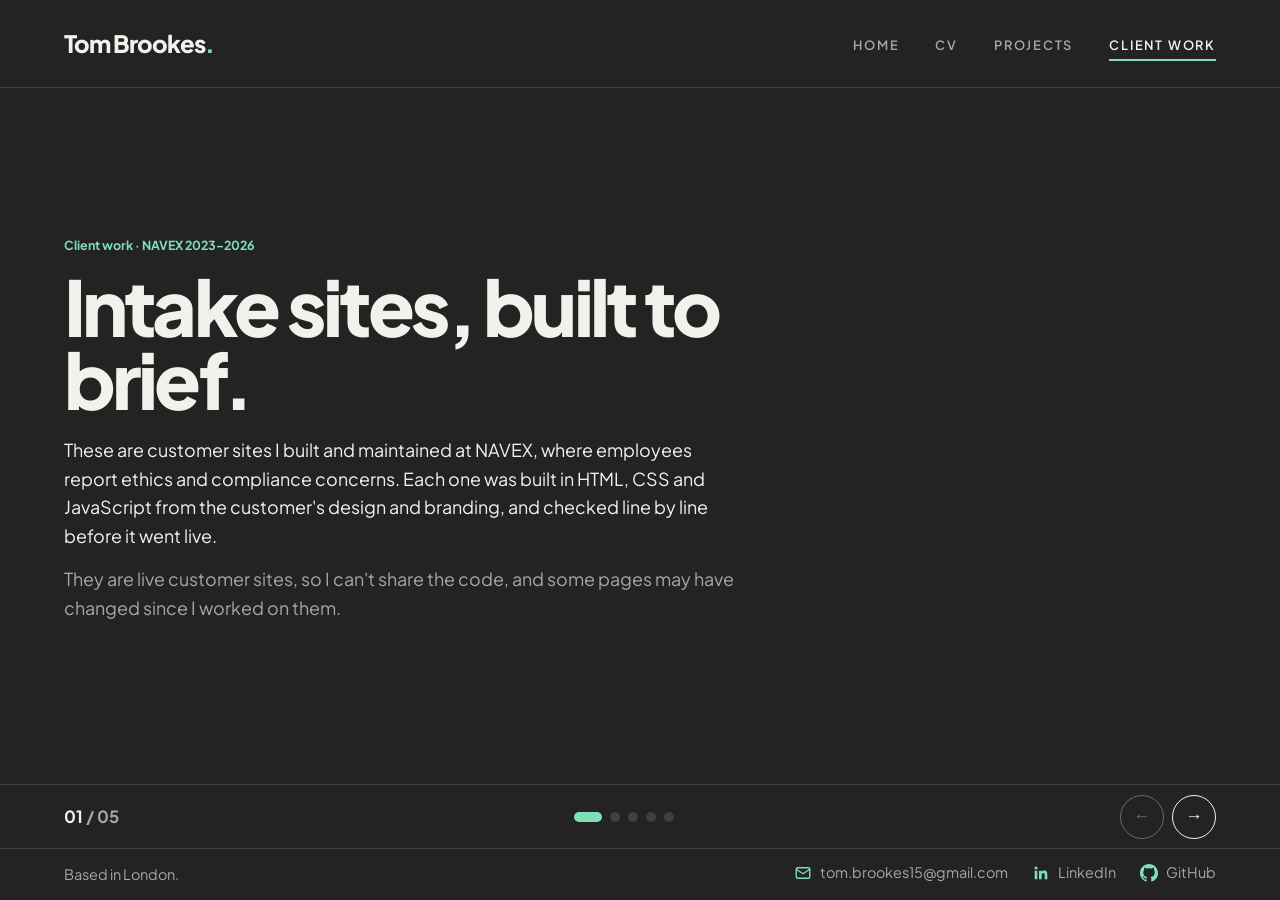
==== client-work.html @ 5fce8fec "refreshing look of portfolio" ====
<!doctype html>
<html lang="en-GB">
<head>
  <meta charset="utf-8">
  <meta name="viewport" content="width=device-width, initial-scale=1">
  <title>Client work — Tom Brookes</title>
  <meta name="description" content="Customer intake sites Tom Brookes built at NAVEX.">
  <link rel="stylesheet" href="css/style.css">
</head>
<body class="is-sideways">
  <a class="skip-link" href="#main">Skip to main content</a>

  <header class="site-header">
    <a class="logo" href="index.html">Tom Brookes<span>.</span></a>
    <nav class="site-nav" aria-label="Main">
      <ul>
        <li><a href="index.html">Home</a></li>
        <li><a href="cv.html">CV</a></li>
        <li><a href="projects.html">Projects</a></li>
        <li><a href="client-work.html" aria-current="page">Client work</a></li>
      </ul>
    </nav>
  </header>

  <main id="main" class="slides" tabindex="0" aria-label="Client work, scroll sideways">

    <section class="slide intro" id="intro">
      <div class="intro-inner">
        <p class="eyebrow">Client work · NAVEX 2023–2026</p>
        <h1>Intake sites, built to brief.</h1>
        <p>These are customer sites I built and maintained at NAVEX, where employees report ethics and compliance concerns. Each one was built in HTML, CSS and JavaScript from the customer's design and branding, and checked line by line before it went live.</p>
        <p class="note">They are live customer sites, so I can't share the code, and some pages may have changed since I worked on them.</p>
      </div>
    </section>

    <article class="slide" id="monster-energy">
      <div class="slide-media" style="background-image:url('images/img_monsterEnergy.png')" role="img" aria-label="Monster Energy intake site"></div>
      <div>
        <p class="slide-num">01</p>
        <h2>Monster Energy</h2>
        <p>I did the initial build for this customer from a mockup they provided. I implemented the design and functionality, ensuring it met their branding guidelines and adhered to WCAG accessibility standards.</p>
        <ul class="stack"><li>HTML</li><li>CSS</li><li>JavaScript</li></ul>
        <div class="links"><a href="https://secure.ethicspoint.com/domain/media/en/gui/1003482/index.html" target="_blank" rel="noopener">View live site ↗</a></div>
      </div>
    </article>

    <article class="slide" id="pokemon">
      <div class="slide-media" style="background-image:url('images/img_thePokemonCompany.png')" role="img" aria-label="The Pokémon Company intake site"></div>
      <div>
        <p class="slide-num">02</p>
        <h2>The Pokémon Company</h2>
        <p>I did the initial build for this customer. They provided a rough mock up for the landing page and I used the colour branding to build out the rest of the site.</p>
        <ul class="stack"><li>HTML</li><li>CSS</li><li>JavaScript</li></ul>
        <div class="links"><a href="https://secure.ethicspoint.com/domain/media/en/gui/68422/index.html" target="_blank" rel="noopener">View live site ↗</a></div>
      </div>
    </article>

    <article class="slide" id="weir">
      <div class="slide-media" style="background-image:url('images/img_weir.png')" role="img" aria-label="Weir intake site"></div>
      <div>
        <p class="slide-num">03</p>
        <h2>Weir</h2>
        <p>I did the initial build for this customer, there was a detailed mock up and I worked closely with the case owner to ensure the final product met the customers expectations.</p>
        <ul class="stack"><li>HTML</li><li>CSS</li><li>JavaScript</li></ul>
        <div class="links"><a href="https://secure.ethicspoint.eu/domain/media/en/gui/102664/index.html" target="_blank" rel="noopener">View live site ↗</a></div>
      </div>
    </article>

    <article class="slide" id="just-eat">
      <div class="slide-media" style="background-image:url('images/img_jet.png')" role="img" aria-label="Just Eat Takeaway.com intake site"></div>
      <div>
        <p class="slide-num">04</p>
        <h2>Just Eat Takeaway.com</h2>
        <p>I did the initial build for this customer. The customer had a clear idea of what they wanted, they provided a detailed mockup and I worked with the case owner to ensure the final product met their expectations.</p>
        <ul class="stack"><li>HTML</li><li>CSS</li><li>JavaScript</li></ul>
        <div class="links"><a href="https://secure.ethicspoint.eu/domain/media/en/gui/114437/index.html" target="_blank" rel="noopener">View live site ↗</a></div>
      </div>
    </article>

  </main>

  <div class="slide-bar">
    <p class="counter" aria-live="polite"><span class="current">01</span> <span class="total">/ 05</span></p>
    <div class="dots"></div>
    <div class="arrows">
      <button type="button" data-prev aria-label="Previous">←</button>
      <button type="button" data-next aria-label="Next">→</button>
    </div>
  </div>

  <footer class="site-footer">
    <span>Based in London.</span>
    <ul class="contact-links">
      <li><a href="mailto:tom.brookes15@gmail.com"><svg viewBox="0 0 24 24" width="18" height="18" fill="none" stroke="currentColor" stroke-width="1.8" stroke-linecap="round" stroke-linejoin="round" aria-hidden="true"><rect x="3" y="5" width="18" height="14" rx="2"/><path d="m3 7 9 6 9-6"/></svg><span>tom.brookes15@gmail.com</span></a></li>
      <li><a href="https://www.linkedin.com/in/thomasbrookes/" target="_blank" rel="noopener"><svg viewBox="0 0 24 24" width="18" height="18" fill="currentColor" aria-hidden="true"><path d="M20.45 20.45h-3.56v-5.57c0-1.33-.02-3.04-1.85-3.04-1.85 0-2.14 1.45-2.14 2.94v5.67H9.35V9h3.41v1.56h.05c.48-.9 1.64-1.85 3.37-1.85 3.6 0 4.27 2.37 4.27 5.46v6.28zM5.34 7.43a2.06 2.06 0 1 1 0-4.12 2.06 2.06 0 0 1 0 4.12zM7.12 20.45H3.56V9h3.56v11.45z"/></svg><span>LinkedIn</span> <span class="visually-hidden">(opens in new tab)</span></a></li>
      <li><a href="https://github.com/bomtrookes" target="_blank" rel="noopener"><svg viewBox="0 0 16 16" width="18" height="18" fill="currentColor" aria-hidden="true"><path d="M8 0C3.58 0 0 3.58 0 8c0 3.54 2.29 6.53 5.47 7.59.4.07.55-.17.55-.38 0-.19-.01-.82-.01-1.49-2.01.37-2.53-.49-2.69-.94-.09-.23-.48-.94-.82-1.13-.28-.15-.68-.52-.01-.53.63-.01 1.08.58 1.23.82.72 1.21 1.87.87 2.33.66.07-.52.28-.87.51-1.07-1.78-.2-3.64-.89-3.64-3.95 0-.87.31-1.59.82-2.15-.08-.2-.36-1.02.08-2.12 0 0 .67-.21 2.2.82.64-.18 1.32-.27 2-.27.68 0 1.36.09 2 .27 1.53-1.04 2.2-.82 2.2-.82.44 1.1.16 1.92.08 2.12.51.56.82 1.27.82 2.15 0 3.07-1.87 3.75-3.65 3.95.29.25.54.73.54 1.48 0 1.07-.01 1.93-.01 2.2 0 .21.15.46.55.38A8.013 8.013 0 0016 8c0-4.42-3.58-8-8-8z"/></svg><span>GitHub</span> <span class="visually-hidden">(opens in new tab)</span></a></li>
    </ul>
  </footer>

  <script src="js/slides.js"></script>
</body>
</html>
---- css/style.css ----
@import url('https://fonts.googleapis.com/css2?family=Plus+Jakarta+Sans:wght@400;500;600;700;800&display=swap');

:root {
  color-scheme: dark;
  --stripe-a: #2a2a2a;
  --stripe-b: #303030;
  --gutter: clamp(20px, 5vw, 64px);
  --bg: #232323;
  --paper: #2c2c2c;
  --ink: #f2f1eb;
  --muted: #a9a69d;
  --line: rgba(242, 241, 235, .14);
  --accent: #7fe0b8;
  --accent-hover: #a5ecce;
  --accent-soft: rgba(127, 224, 184, .12);
  --on-accent: #10231b;
  --cta: #ff9f45;
  --cta-hover: #ffb56f;
  --on-cta: #2a1503;
  --display: 'Plus Jakarta Sans', 'Inter', sans-serif;
  --sans: 'Plus Jakarta Sans', 'Inter', sans-serif;
  --header-h: 88px;
}

* { box-sizing: border-box; }

html, body { margin: 0; }

body {
  background: var(--bg);
  color: var(--ink);
  font-family: var(--sans);
  font-size: 17px;
  line-height: 1.6;
  -webkit-font-smoothing: antialiased;
}

a { color: var(--accent); text-decoration-thickness: 1px; text-underline-offset: 3px; }
a:hover { text-decoration-thickness: 2px; }

img { max-width: 100%; display: block; }

.skip-link {
  position: absolute; top: 0; left: 0; z-index: 1000;
  padding: 12px 18px; background: var(--ink); color: var(--bg);
  font-weight: 600; text-decoration: none;
  transform: translateY(-120%); transition: transform .15s ease;
}
.skip-link:focus { transform: translateY(0); }

.visually-hidden {
  position: absolute; width: 1px; height: 1px; padding: 0; margin: -1px;
  overflow: hidden; clip: rect(0 0 0 0); white-space: nowrap; border: 0;
}

.site-header {
  height: var(--header-h);
  padding: 0 var(--gutter);
  display: flex;
  align-items: center;
  justify-content: space-between;
  gap: 16px;
  border-bottom: 1px solid var(--line);
  background: var(--bg);
  position: sticky;
  top: 0;
  z-index: 10;
}

.logo {
  font-family: var(--display);
  font-size: 1.35rem;
  font-weight: 500;
  color: var(--ink);
  text-decoration: none;
  white-space: nowrap;
}
.logo span { color: var(--accent); }

.site-nav ul {
  list-style: none;
  margin: 0;
  padding: 0;
  display: flex;
  gap: clamp(14px, 3vw, 36px);
}

.site-nav a {
  color: var(--muted);
  text-decoration: none;
  font-size: .8rem;
  font-weight: 600;
  letter-spacing: .14em;
  text-transform: uppercase;
  padding: 6px 0;
  border-bottom: 2px solid transparent;
}
.site-nav a:hover { color: var(--ink); }
.site-nav a[aria-current="page"] {
  color: var(--ink);
  border-bottom-color: var(--accent);
}

.page {
  max-width: 1080px;
  margin: 0 auto;
  padding: clamp(48px, 9vw, 112px) var(--gutter) 64px;
}

.eyebrow {
  font-size: .78rem;
  font-weight: 600;
  letter-spacing: .14em;
  text-transform: uppercase;
  color: var(--accent);
  margin: 0 0 16px;
}

h1, h2 { font-family: var(--display); font-weight: 600; letter-spacing: -.03em; }

.about-hero {
  display: grid;
  grid-template-columns: 1fr;
  gap: clamp(32px, 6vw, 88px);
  align-items: end;
}

.about-hero h1 {
  font-size: clamp(2.8rem, 7.5vw, 5.4rem);
  line-height: 1.02;
  margin: 0 0 20px;
}

.statement {
  font-family: var(--display);
  font-weight: 400;
  font-size: clamp(1.25rem, 2.4vw, 1.6rem);
  color: var(--muted);
  line-height: 1.45;
  max-width: 34ch;
  margin: 0;
}

.portrait {
  aspect-ratio: 4 / 5;
  border-radius: 6px;
  background: repeating-linear-gradient(135deg, var(--stripe-a) 0 12px, var(--stripe-b) 12px 24px);
  border: 1px solid var(--line);
  display: grid;
  place-items: center;
  color: var(--muted);
  font-size: .85rem;
  text-align: center;
  padding: 16px;
}

.about-body {
  display: grid;
  grid-template-columns: 1.4fr 1fr;
  gap: clamp(32px, 6vw, 88px);
  margin-top: clamp(56px, 8vw, 96px);
  padding-top: 48px;
  border-top: 1px solid var(--line);
}

.about-body p { margin: 0 0 1em; max-width: 60ch; }
.about-body.single { grid-template-columns: 1fr; }

.now {
  background: var(--paper);
  border: 1px solid var(--line);
  border-radius: 6px;
  padding: 24px 26px;
  align-self: start;
}
.now h2 { font-size: 1.2rem; margin: 0 0 12px; }
.now ul { margin: 0; padding-left: 18px; }
.now li { margin-bottom: 8px; }

.contact-links {
  display: flex;
  flex-wrap: wrap;
  gap: 10px 28px;
  margin: 28px 0 0;
  padding: 0;
  list-style: none;
}
.contact-links a {
  display: inline-flex;
  align-items: center;
  gap: 8px;
  color: var(--ink);
  text-decoration: none;
  font-size: .95rem;
}
.contact-links svg { color: var(--accent); flex: none; }
.contact-links a:hover span:first-of-type { text-decoration: underline; text-decoration-color: var(--accent); text-underline-offset: 4px; }
.contact-links a:focus-visible { outline: 2px solid var(--accent); outline-offset: 4px; border-radius: 2px; }

.next-links {
  display: grid;
  grid-template-columns: repeat(3, 1fr);
  gap: 16px;
  margin-top: 64px;
}
.next-links a {
  display: block;
  padding: 22px 24px;
  border: 1px solid var(--line);
  border-radius: 6px;
  text-decoration: none;
  color: var(--ink);
  background: var(--paper);
  transition: border-color .15s, transform .15s;
}
.next-links a:hover { border-color: var(--accent); transform: translateY(-2px); }
.next-links strong { display: block; font-family: var(--display); font-weight: 500; font-size: 1.3rem; }
.next-links span { color: var(--muted); font-size: .92rem; }

.cv-top {
  display: flex;
  flex-wrap: wrap;
  justify-content: space-between;
  align-items: end;
  gap: 24px;
  margin-bottom: 56px;
}
.cv-top h1 { font-size: clamp(2.4rem, 5vw, 3.6rem); line-height: 1.05; margin: 0; }
.cv-top p { margin: 8px 0 0; color: var(--muted); max-width: 52ch; }

.button {
  display: inline-block;
  background: var(--cta);
  color: var(--on-cta);
  text-decoration: none;
  padding: 12px 20px;
  border-radius: 4px;
  font-weight: 600;
  font-size: .95rem;
}
.button:hover { background: var(--cta-hover); }
.button:focus-visible { outline: 2px solid var(--cta); outline-offset: 3px; }

.cv-grid {
  display: grid;
  grid-template-columns: 260px 1fr;
  gap: clamp(32px, 6vw, 80px);
}

.cv-side { position: sticky; top: calc(var(--header-h) + 32px); align-self: start; }
.cv-side h2 {
  font-family: var(--sans);
  font-size: .78rem;
  font-weight: 600;
  letter-spacing: .14em;
  text-transform: uppercase;
  color: var(--muted);
  margin: 0 0 12px;
}
.cv-side section + section { margin-top: 32px; }

.tags { display: flex; flex-wrap: wrap; gap: 8px; }
.tags span {
  border: 1px solid var(--line);
  border-radius: 3px;
  padding: 4px 10px;
  font-size: .85rem;
  background: var(--paper);
}
.tags span.learning { border-style: dashed; color: var(--muted); }

.cv-main h2 {
  font-size: 1.6rem;
  margin: 0 0 24px;
  padding-bottom: 12px;
  border-bottom: 1px solid var(--line);
}
.cv-main section + section { margin-top: 56px; }

.job { margin-bottom: 40px; }
.job-head {
  display: flex;
  flex-wrap: wrap;
  justify-content: space-between;
  gap: 4px 16px;
}
.job h3 { font-size: 1.08rem; font-weight: 600; margin: 0; }
.job .dates { color: var(--muted); font-size: .9rem; white-space: nowrap; }
.job .org { color: var(--accent); font-weight: 600; font-size: .95rem; margin: 2px 0 10px; }
.job ul { margin: 0; padding-left: 20px; }
.job li { margin-bottom: 6px; }

.is-sideways {
  height: 100vh;
  height: 100dvh;
  overflow: hidden;
  display: flex;
  flex-direction: column;
}

.slides {
  flex: 1;
  display: flex;
  overflow-x: auto;
  overflow-y: hidden;
  scroll-snap-type: x mandatory;
  scroll-behavior: smooth;
  overscroll-behavior-x: contain;
  scrollbar-width: none;
}
.slides::-webkit-scrollbar { display: none; }
.slides:focus-visible { outline: 2px solid var(--accent); outline-offset: -4px; }

.slide {
  flex: 0 0 100%;
  scroll-snap-align: start;
  scroll-snap-stop: always;
  display: grid;
  grid-template-columns: 1.35fr 1fr;
  gap: clamp(28px, 5vw, 72px);
  align-items: center;
  padding: clamp(24px, 4vw, 48px) var(--gutter);
  overflow-y: auto;
}

.slide-media {
  height: min(62vh, 560px);
  border-radius: 6px;
  border: 1px solid var(--line);
  background-color: var(--paper);
  background-size: cover;
  background-position: top center;
  box-shadow: 0 24px 48px -28px rgba(0, 0, 0, .7);
  display: grid;
  place-items: center;
  color: var(--muted);
  font-size: .9rem;
}
.slide-media.placeholder {
  background: repeating-linear-gradient(135deg, var(--stripe-a) 0 12px, var(--stripe-b) 12px 24px);
}

.slide-num {
  font-family: var(--display);
  font-size: .95rem;
  color: var(--accent);
  margin: 0 0 8px;
}
.slide h2 {
  font-size: clamp(2rem, 4vw, 3.2rem);
  line-height: 1.05;
  margin: 0 0 18px;
}
.slide p { margin: 0 0 14px; max-width: 46ch; }
.slide .stack {
  display: flex; flex-wrap: wrap; gap: 8px;
  margin: 18px 0 22px; padding: 0; list-style: none;
}
.slide .stack li {
  font-size: .8rem;
  background: var(--accent-soft);
  color: var(--accent);
  border-radius: 999px;
  padding: 4px 12px;
  font-weight: 500;
}
.slide .links { display: flex; flex-wrap: wrap; gap: 18px; font-weight: 600; font-size: .95rem; }
.slide .note { font-size: .85rem; color: var(--muted); }

.slide.intro { grid-template-columns: 1fr; }
.slide.intro .intro-inner { max-width: 720px; }
.slide.intro h1 { font-size: clamp(2.6rem, 6vw, 4.6rem); line-height: 1.02; margin: 0 0 20px; }
.slide.intro p { font-size: 1.12rem; max-width: 52ch; }

@keyframes slide-nudge {
  0%   { transform: translateX(0); }
  30%  { transform: translateX(-56px); }
  55%  { transform: translateX(0); }
  75%  { transform: translateX(-18px); }
  100% { transform: translateX(0); }
}
.slides.nudge > .slide { animation: slide-nudge 1.1s cubic-bezier(.3, .7, .4, 1) both; }

.slide-bar {
  height: 64px;
  padding: 0 var(--gutter);
  border-top: 1px solid var(--line);
  display: flex;
  align-items: center;
  justify-content: space-between;
  gap: 16px;
}
.counter { font-family: var(--display); font-size: 1.05rem; min-width: 64px; }
.counter .total { color: var(--muted); }

.dots { display: flex; gap: 8px; }
.dots button {
  width: 10px; height: 10px; padding: 0;
  border-radius: 999px; border: 0;
  background: var(--line);
  cursor: pointer;
  transition: width .2s, background .2s;
}
.dots button[aria-current="true"] { width: 28px; background: var(--accent); }

.arrows { display: flex; gap: 8px; }
.arrows button {
  width: 44px; height: 44px;
  border-radius: 999px;
  border: 1px solid var(--line);
  background: var(--paper);
  color: var(--ink);
  font-size: 1.1rem;
  cursor: pointer;
}
.arrows button:hover:not(:disabled) { border-color: var(--accent); color: var(--accent); }
.arrows button:disabled { opacity: .35; cursor: default; }

.site-footer {
  border-top: 1px solid var(--line);
  padding: 32px var(--gutter) 48px;
  color: var(--muted);
  font-size: .9rem;
  display: flex;
  flex-wrap: wrap;
  justify-content: space-between;
  gap: 12px;
}
.site-footer { align-items: center; }
.site-footer .contact-links { margin: 0; gap: 8px 24px; }
.site-footer .contact-links a { color: var(--muted); font-size: .9rem; }
.site-footer .contact-links a:hover { color: var(--ink); }

.is-sideways .site-footer { padding: 12px var(--gutter); }

@media (max-width: 860px) {
  .about-hero, .about-body, .cv-grid { grid-template-columns: 1fr; }
  .portrait { max-width: 260px; aspect-ratio: 1; }
  .cv-side { position: static; }
  .next-links { grid-template-columns: 1fr; }

  .slide {
    grid-template-columns: 1fr;
    align-content: start;
    align-items: start;
  }
  .slide-media { height: 34vh; }
}

@media (max-width: 560px) {
  :root { --header-h: auto; }
  .site-header { flex-direction: column; align-items: flex-start; gap: 6px; padding-top: 14px; padding-bottom: 12px; }
  .site-nav ul { gap: 20px; }
  .dots { display: none; }
  .is-sideways .site-footer > span { display: none; }
  .is-sideways .site-footer .contact-links { gap: 6px 18px; }
  .slide-media { height: 28vh; }
}

@media (prefers-reduced-motion: reduce) {
  .slides { scroll-behavior: auto; }
  .slides.nudge > .slide { animation: none; }
}

.slide.intro p.eyebrow { font-size: .78rem; }
.slides:focus:not(:focus-visible) { outline: none; }

body { font-size: 17px; }

.logo { font-weight: 800; font-size: 1.5rem; letter-spacing: -.04em; }
.logo:hover { color: var(--accent); }

h1, h2, h3 { font-family: var(--display); font-weight: 800; letter-spacing: -.035em; }
.eyebrow { color: var(--accent); font-size: .95rem; font-weight: 700; letter-spacing: 0; text-transform: none; }
.about-hero h1 { font-size: clamp(3.6rem, 11vw, 9rem); line-height: .92; letter-spacing: -.05em; margin-bottom: 32px; }
.statement { color: var(--ink); font-weight: 500; font-size: clamp(1.3rem, 2.4vw, 1.75rem); line-height: 1.35; max-width: 30ch; letter-spacing: -.01em; }
.page { max-width: 1240px; }

.about-body.split { grid-template-columns: 1fr 1.6fr; border-top: 1px solid var(--line); }
.about-body.split h2 { font-size: clamp(2rem, 3.5vw, 2.6rem); margin: 0; line-height: 1; }
.about-body p { font-size: 1.12rem; color: #dcdad2; }

.big-links { margin-top: clamp(64px, 9vw, 120px); padding-top: 48px; border-top: 1px solid var(--line); }
.big-links ul { list-style: none; margin: 0; padding: 0; }
.big-links a {
  display: flex; align-items: center; gap: .3em;
  font-family: var(--display);
  font-weight: 800;
  font-size: clamp(2.6rem, 8vw, 6.4rem);
  line-height: 1.04;
  letter-spacing: -.045em;
  color: var(--ink);
  text-decoration: none;
  transition: color .15s, transform .2s;
}
.big-links a span { font-size: .5em; opacity: 0; transform: translateX(-12px); transition: opacity .2s, transform .2s; color: var(--accent); }
.big-links a:hover { color: var(--accent); }
.big-links a:hover span { opacity: 1; transform: none; }

.button { border-radius: 999px; padding: 14px 28px; font-weight: 700; font-size: 1rem; }

.site-footer { display: block; padding: clamp(56px, 8vw, 96px) var(--gutter) 32px; }
.footer-cta { display: flex; flex-wrap: wrap; justify-content: space-between; align-items: end; gap: 24px; margin-bottom: 56px; }
.footer-big { margin: 0; font-family: var(--display); font-weight: 800; font-size: clamp(2.2rem, 6vw, 4.6rem); line-height: 1; letter-spacing: -.045em; color: var(--ink); }
.footer-row { display: flex; flex-wrap: wrap; justify-content: space-between; align-items: center; gap: 12px; padding-top: 24px; border-top: 1px solid var(--line); }
.is-sideways .site-footer { display: flex; padding: 12px var(--gutter); }

.contact-links svg { color: var(--accent); }

.cv-top h1 { font-size: clamp(3rem, 8vw, 6rem); line-height: .95; letter-spacing: -.05em; }
.cv-main h2 { font-size: 2rem; border-bottom-color: var(--line); }
.cv-side h2 { color: var(--accent); letter-spacing: 0; text-transform: none; font-size: .95rem; font-weight: 700; }
.job h3 { font-weight: 700; font-size: 1.2rem; letter-spacing: -.02em; }
.tags span { border-radius: 999px; padding: 5px 12px; background: transparent; border-color: rgba(242, 241, 235, .3); }

.slide h2, .slide.intro h1 { font-size: clamp(2.8rem, 6vw, 5.2rem); line-height: .95; letter-spacing: -.05em; }
.slide-num { font-family: var(--sans); font-weight: 700; color: var(--accent); }
.slide-media { border-radius: 18px; border-color: var(--line); }
.slide .stack li { background: transparent; color: var(--ink); border: 1px solid rgba(242, 241, 235, .3); }
.slide .links a {
  display: inline-block; padding: 10px 20px; border-radius: 999px;
  border: 1.5px solid var(--ink); color: var(--ink); text-decoration: none; font-weight: 600;
}
.slide .links a:first-child { background: var(--cta); border-color: var(--cta); color: var(--on-cta); }
.slide .links a:first-child:hover { background: var(--cta-hover); border-color: var(--cta-hover); color: var(--on-cta); }
.slide .links + .note { margin-top: 18px; }
.slide .links a:hover { background: var(--ink); color: var(--bg); border-color: var(--ink); }
.slide-bar { border-top-color: var(--line); }
.counter { font-family: var(--sans); font-weight: 700; }
.arrows button { background: transparent; border: 1.5px solid var(--ink); }
.arrows button:hover:not(:disabled) { background: var(--ink); color: var(--bg); border-color: var(--ink); }

@media (max-width: 860px) {
  .about-body.split { grid-template-columns: 1fr; }
}
@media (max-width: 560px) {
  .slide h2, .slide.intro h1 { font-size: clamp(2rem, 9vw, 2.6rem); line-height: 1; letter-spacing: -.04em; }
  .slide-media { height: 26vh; }
}
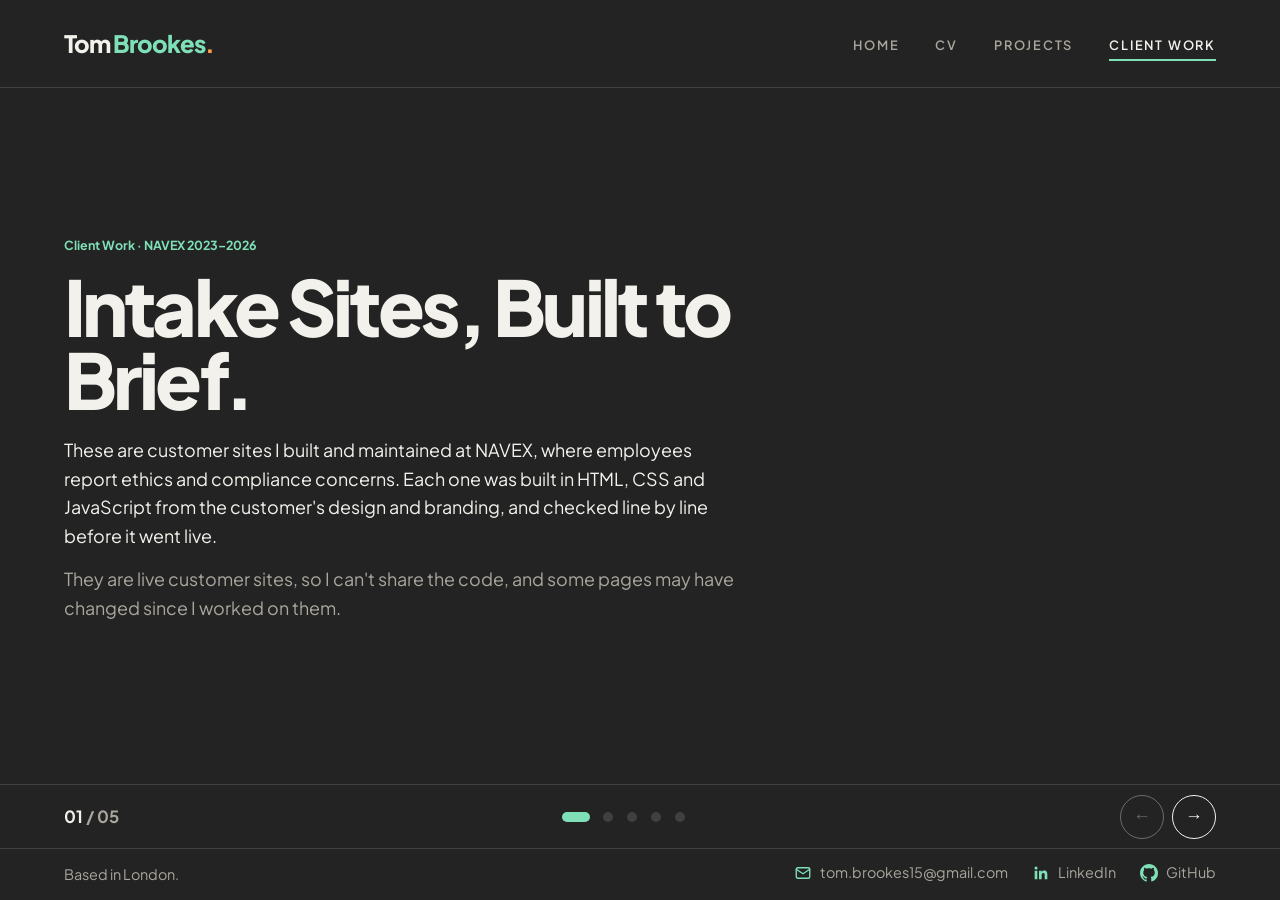
==== commit 3321cf0f: "final edits" ====
--- a/client-work.html
+++ b/client-work.html
@@ -3,7 +3,7 @@
 <head>
   <meta charset="utf-8">
   <meta name="viewport" content="width=device-width, initial-scale=1">
-  <title>Client work — Tom Brookes</title>
+  <title>Client Work — Tom Brookes</title>
   <meta name="description" content="Customer intake sites Tom Brookes built at NAVEX.">
   <link rel="stylesheet" href="css/style.css">
 </head>
@@ -11,23 +11,23 @@
   <a class="skip-link" href="#main">Skip to main content</a>
 
   <header class="site-header">
-    <a class="logo" href="index.html">Tom Brookes<span>.</span></a>
+    <a class="logo" href="index.html">Tom <span class="logo-last">Brookes</span><span class="logo-dot">.</span></a>
     <nav class="site-nav" aria-label="Main">
       <ul>
         <li><a href="index.html">Home</a></li>
         <li><a href="cv.html">CV</a></li>
         <li><a href="projects.html">Projects</a></li>
-        <li><a href="client-work.html" aria-current="page">Client work</a></li>
+        <li><a href="client-work.html" aria-current="page">Client Work</a></li>
       </ul>
     </nav>
   </header>
 
-  <main id="main" class="slides" tabindex="0" aria-label="Client work, scroll sideways">
+  <main id="main" class="slides" tabindex="0" aria-label="Client Work, scroll sideways">
 
     <section class="slide intro" id="intro">
       <div class="intro-inner">
-        <p class="eyebrow">Client work · NAVEX 2023–2026</p>
-        <h1>Intake sites, built to brief.</h1>
+        <p class="eyebrow">Client Work · NAVEX 2023–2026</p>
+        <h1>Intake Sites, Built to Brief.</h1>
         <p>These are customer sites I built and maintained at NAVEX, where employees report ethics and compliance concerns. Each one was built in HTML, CSS and JavaScript from the customer's design and branding, and checked line by line before it went live.</p>
         <p class="note">They are live customer sites, so I can't share the code, and some pages may have changed since I worked on them.</p>
       </div>
@@ -40,7 +40,7 @@
         <h2>Monster Energy</h2>
         <p>I did the initial build for this customer from a mockup they provided. I implemented the design and functionality, ensuring it met their branding guidelines and adhered to WCAG accessibility standards.</p>
         <ul class="stack"><li>HTML</li><li>CSS</li><li>JavaScript</li></ul>
-        <div class="links"><a href="https://secure.ethicspoint.com/domain/media/en/gui/1003482/index.html" target="_blank" rel="noopener">View live site ↗</a></div>
+        <div class="links"><a href="https://secure.ethicspoint.com/domain/media/en/gui/1003482/index.html" target="_blank" rel="noopener">View Live Site <span aria-hidden="true">↗</span><span class="visually-hidden">(opens in new tab)</span></a></div>
       </div>
     </article>
 
@@ -51,7 +51,7 @@
         <h2>The Pokémon Company</h2>
         <p>I did the initial build for this customer. They provided a rough mock up for the landing page and I used the colour branding to build out the rest of the site.</p>
         <ul class="stack"><li>HTML</li><li>CSS</li><li>JavaScript</li></ul>
-        <div class="links"><a href="https://secure.ethicspoint.com/domain/media/en/gui/68422/index.html" target="_blank" rel="noopener">View live site ↗</a></div>
+        <div class="links"><a href="https://secure.ethicspoint.com/domain/media/en/gui/68422/index.html" target="_blank" rel="noopener">View Live Site <span aria-hidden="true">↗</span><span class="visually-hidden">(opens in new tab)</span></a></div>
       </div>
     </article>
 
@@ -62,7 +62,7 @@
         <h2>Weir</h2>
         <p>I did the initial build for this customer, there was a detailed mock up and I worked closely with the case owner to ensure the final product met the customers expectations.</p>
         <ul class="stack"><li>HTML</li><li>CSS</li><li>JavaScript</li></ul>
-        <div class="links"><a href="https://secure.ethicspoint.eu/domain/media/en/gui/102664/index.html" target="_blank" rel="noopener">View live site ↗</a></div>
+        <div class="links"><a href="https://secure.ethicspoint.eu/domain/media/en/gui/102664/index.html" target="_blank" rel="noopener">View Live Site <span aria-hidden="true">↗</span><span class="visually-hidden">(opens in new tab)</span></a></div>
       </div>
     </article>
 
@@ -73,7 +73,7 @@
         <h2>Just Eat Takeaway.com</h2>
         <p>I did the initial build for this customer. The customer had a clear idea of what they wanted, they provided a detailed mockup and I worked with the case owner to ensure the final product met their expectations.</p>
         <ul class="stack"><li>HTML</li><li>CSS</li><li>JavaScript</li></ul>
-        <div class="links"><a href="https://secure.ethicspoint.eu/domain/media/en/gui/114437/index.html" target="_blank" rel="noopener">View live site ↗</a></div>
+        <div class="links"><a href="https://secure.ethicspoint.eu/domain/media/en/gui/114437/index.html" target="_blank" rel="noopener">View Live Site <span aria-hidden="true">↗</span><span class="visually-hidden">(opens in new tab)</span></a></div>
       </div>
     </article>
 
--- a/css/style.css
+++ b/css/style.css
@@ -75,7 +75,8 @@
   text-decoration: none;
   white-space: nowrap;
 }
-.logo span { color: var(--accent); }
+.logo .logo-last { color: var(--accent); }
+.logo .logo-dot { color: var(--cta); }
 
 .site-nav ul {
   list-style: none;
@@ -336,6 +337,12 @@
   color: var(--muted);
   font-size: .9rem;
 }
+.slide-media.wide {
+  background-color: #1e293a;
+  background-size: contain;
+  background-repeat: no-repeat;
+  background-position: center;
+}
 .slide-media.placeholder {
   background: repeating-linear-gradient(135deg, var(--stripe-a) 0 12px, var(--stripe-b) 12px 24px);
 }
@@ -393,15 +400,26 @@
 .counter { font-family: var(--display); font-size: 1.05rem; min-width: 64px; }
 .counter .total { color: var(--muted); }
 
-.dots { display: flex; gap: 8px; }
+.dots { display: flex; gap: 0; }
 .dots button {
-  width: 10px; height: 10px; padding: 0;
-  border-radius: 999px; border: 0;
+  width: 24px; height: 24px; padding: 0;
+  border: 0;
+  background: none;
+  cursor: pointer;
+  display: grid;
+  place-items: center;
+  transition: width .2s;
+}
+.dots button::before {
+  content: '';
+  width: 10px; height: 10px;
+  border-radius: 999px;
   background: var(--line);
-  cursor: pointer;
   transition: width .2s, background .2s;
 }
-.dots button[aria-current="true"] { width: 28px; background: var(--accent); }
+.dots button[aria-current="true"] { width: 40px; }
+.dots button[aria-current="true"]::before { width: 28px; background: var(--accent); }
+.dots button:focus-visible { outline: 2px solid var(--accent); outline-offset: 0; border-radius: 999px; }
 
 .arrows { display: flex; gap: 8px; }
 .arrows button {
@@ -468,7 +486,7 @@
 body { font-size: 17px; }
 
 .logo { font-weight: 800; font-size: 1.5rem; letter-spacing: -.04em; }
-.logo:hover { color: var(--accent); }
+.logo:hover { opacity: .85; }
 
 h1, h2, h3 { font-family: var(--display); font-weight: 800; letter-spacing: -.035em; }
 .eyebrow { color: var(--accent); font-size: .95rem; font-weight: 700; letter-spacing: 0; text-transform: none; }
@@ -500,8 +518,14 @@
 .button { border-radius: 999px; padding: 14px 28px; font-weight: 700; font-size: 1rem; }
 
 .site-footer { display: block; padding: clamp(56px, 8vw, 96px) var(--gutter) 32px; }
+.footer-cta,
+.footer-row {
+  max-width: calc(1240px - 2 * var(--gutter));
+  margin-left: auto;
+  margin-right: auto;
+}
 .footer-cta { display: flex; flex-wrap: wrap; justify-content: space-between; align-items: end; gap: 24px; margin-bottom: 56px; }
-.footer-big { margin: 0; font-family: var(--display); font-weight: 800; font-size: clamp(2.2rem, 6vw, 4.6rem); line-height: 1; letter-spacing: -.045em; color: var(--ink); }
+.footer-big { margin: 0; font-family: var(--display); font-weight: 800; font-size: clamp(2rem, 4.6vw, 3.6rem); line-height: 1; letter-spacing: -.045em; color: var(--ink); }
 .footer-row { display: flex; flex-wrap: wrap; justify-content: space-between; align-items: center; gap: 12px; padding-top: 24px; border-top: 1px solid var(--line); }
 .is-sideways .site-footer { display: flex; padding: 12px var(--gutter); }
 
@@ -537,3 +561,16 @@
   .slide h2, .slide.intro h1 { font-size: clamp(2rem, 9vw, 2.6rem); line-height: 1; letter-spacing: -.04em; }
   .slide-media { height: 26vh; }
 }
+
+main.page + .site-footer { border-top: 0; padding-top: 0; overflow-x: clip; }
+main.page + .site-footer .footer-cta { border-top: 1px solid var(--line); padding: clamp(40px, 5vw, 64px) 0; margin-bottom: 0; align-items: center; }
+main.page + .site-footer .footer-row { border-top: 0; position: relative; }
+main.page + .site-footer .footer-row::before {
+  content: '';
+  position: absolute;
+  top: 0;
+  left: 50%;
+  width: 100vw;
+  transform: translateX(-50%);
+  border-top: 1px solid var(--line);
+}
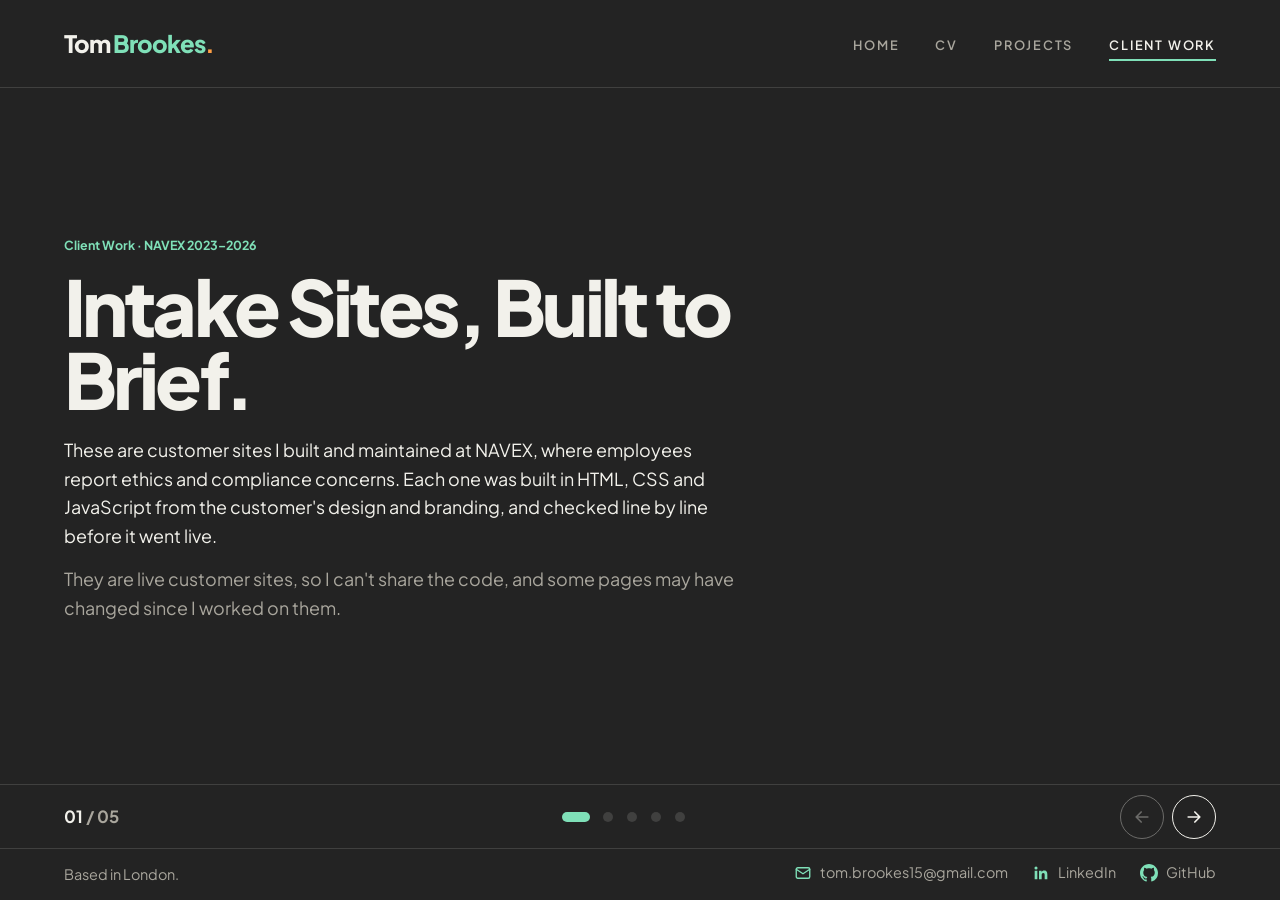
==== commit 019785ae: "fix for focus and icons on projects/recent work" ====
--- a/client-work.html
+++ b/client-work.html
@@ -83,8 +83,8 @@
     <p class="counter" aria-live="polite"><span class="current">01</span> <span class="total">/ 05</span></p>
     <div class="dots"></div>
     <div class="arrows">
-      <button type="button" data-prev aria-label="Previous">←</button>
-      <button type="button" data-next aria-label="Next">→</button>
+      <button type="button" data-prev aria-label="Previous"><svg viewBox="0 0 24 24" width="20" height="20" fill="none" stroke="currentColor" stroke-width="2" stroke-linecap="round" stroke-linejoin="round" aria-hidden="true"><path d="M19 12H5M11 6l-6 6 6 6"/></svg></button>
+      <button type="button" data-next aria-label="Next"><svg viewBox="0 0 24 24" width="20" height="20" fill="none" stroke="currentColor" stroke-width="2" stroke-linecap="round" stroke-linejoin="round" aria-hidden="true"><path d="M5 12h14M13 6l6 6-6 6"/></svg></button>
     </div>
   </div>
 
--- a/css/style.css
+++ b/css/style.css
@@ -429,8 +429,13 @@
   background: var(--paper);
   color: var(--ink);
   font-size: 1.1rem;
+  line-height: 1;
+  padding: 0;
+  display: grid;
+  place-items: center;
   cursor: pointer;
 }
+.arrows button:focus-visible { outline: 2px solid var(--accent); outline-offset: 3px; }
 .arrows button:hover:not(:disabled) { border-color: var(--accent); color: var(--accent); }
 .arrows button:disabled { opacity: .35; cursor: default; }
 
